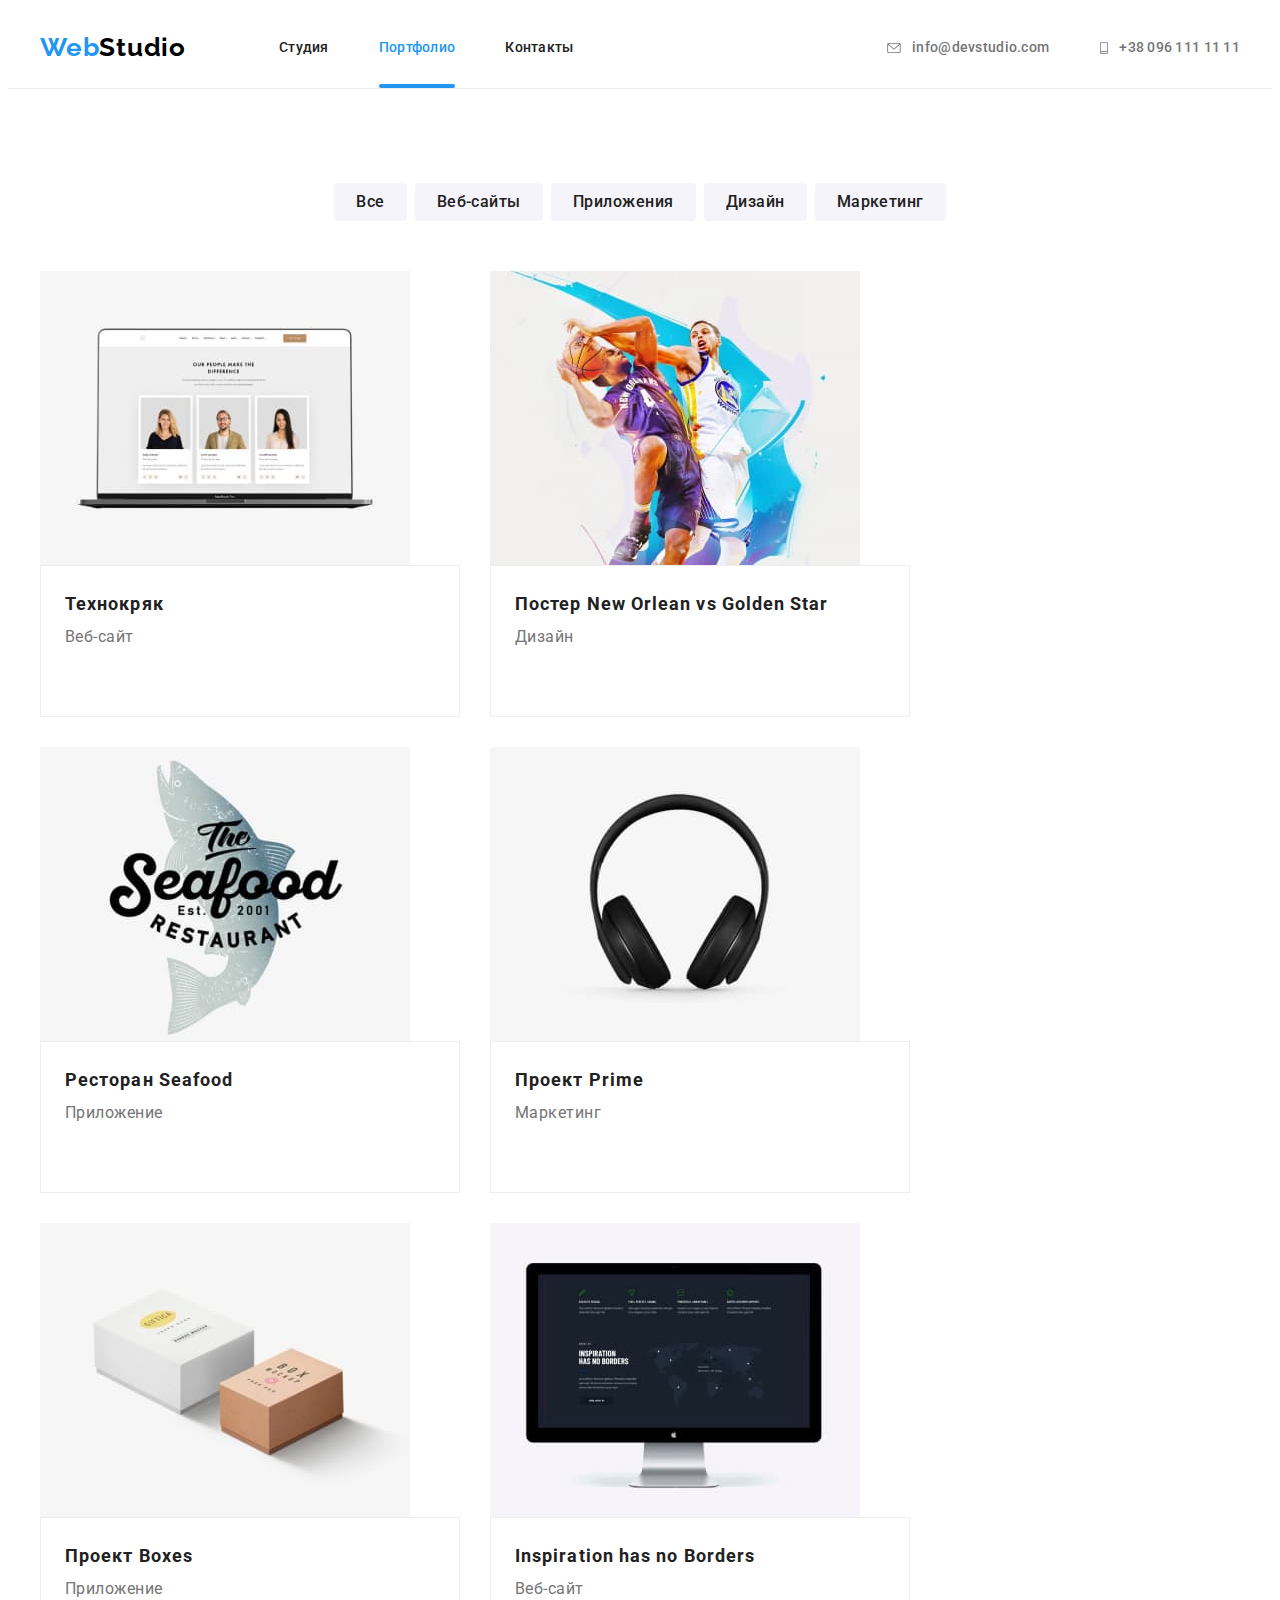
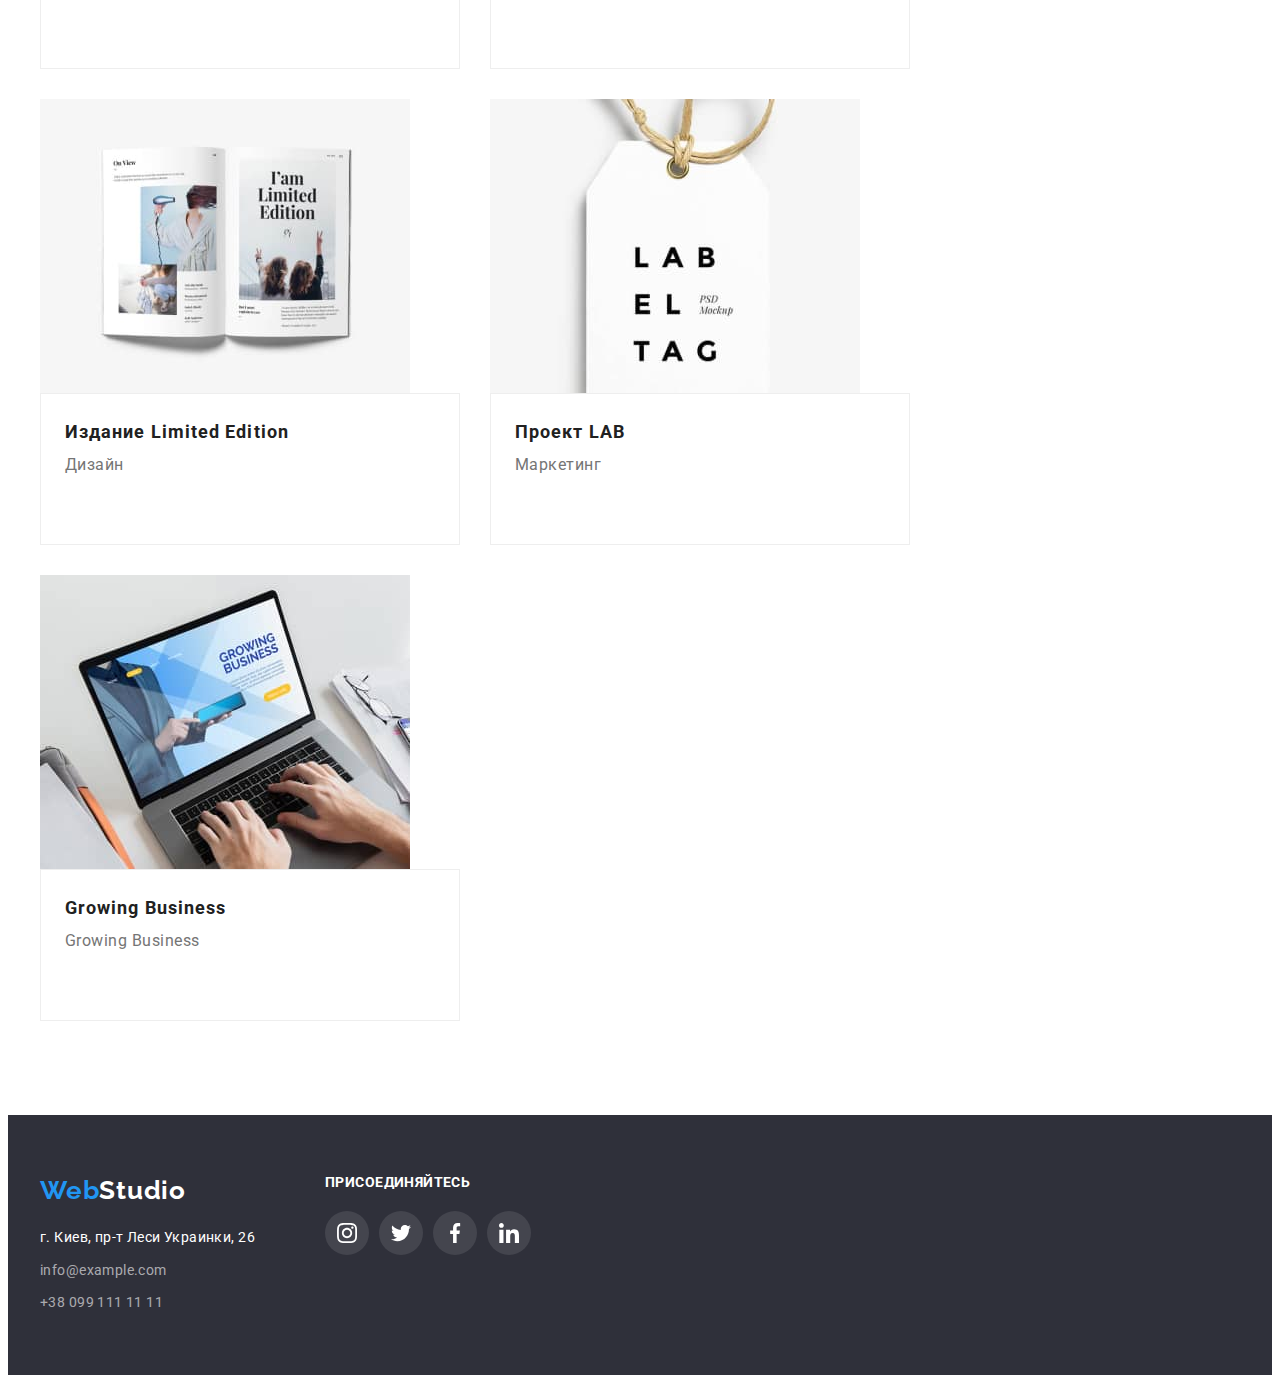
==== portfolio.html @ e0837fb0 "add hw 6" ====
<!DOCTYPE html>
<html lang="ru">
  <head>
    <meta charset="UTF-8" />
    <meta http-equiv="X-UA-Compatible" content="IE=edge" />
    <meta name="viewport" content="width=he, initial-scale=1.0" />
    <title>Document</title>
    <link rel="preconnect" href="https://fonts.googleapis.com" />
    <link rel="preconnect" href="https://fonts.gstatic.com" crossorigin />
    <link
      href="https://fonts.googleapis.com/css2?family=Raleway:wght@700&family=Roboto:wght@400;500;700;900&display=swap"
      rel="stylesheet"
    />
    <link rel="stylesheet" href="https://cdnjs.cloudflare.com/ajax/libs/modern-normalize/1.1.0/modern-normalize.min.css" integrity="sha512-wpPYUAdjBVSE4KJnH1VR1HeZfpl1ub8YT/NKx4PuQ5NmX2tKuGu6U/JRp5y+Y8XG2tV+wKQpNHVUX03MfMFn9Q==" crossorigin="anonymous" referrerpolicy="no-referrer" />
    <link rel="stylesheet" href="./css/styles.css"/>
  </head>
  <body>
    <header class="portfolio-header">
      <div class="container">
        <div class="page-head">
          <nav class="site-nav">
            <a class="logo" href=""><span class="web">Web</span>Studio</a>
            <ul class="nav-list">
              <li class="item"><a class="link" href="./index.html">Студия</a></li>
              <li class="item">
                <a class="link current" href="portfolio.html"> Портфолио</a>
              </li>
              <li class="item"><a class="link" href="">Контакты</a></li>
            </ul>
          </nav>

         <ul class="contacts">
            <li class="item">
              <a class="link contacts-link" href="mailto:info@devstudio.com">
                <svg class="icon-envelope" width="16px" height="10px">
                  <use href="./images/symbol.svg#icon-envelope"></use>
                </svg>
                info@devstudio.com</a>
            </li>
            <li class="item">
              <a class="link contacts-link" href="tel:+380961111111">
                 <svg class="icon-smartphone">
                  <use href="./images/symbol.svg#icon-smartphone"></use>
                </svg>
                +38 096 111 11 11</a>
            </li>
          </ul>
        </div>
      </div>
    </header>

    <main>
      <section class="section">
        <div class="container">
        <h1 class="progect-title">Примірники проектів</h1>
        <ul class="portfolio-buttons">
          <li class="item"><button class="btn" type="button">Все</button></li>
          <li class="item"><button class="btn" type="button">Веб-сайты</button></li>
          <li class="item"><button class="btn" type="button">Приложения</button></li>
          <li class="item"><button class="btn" type="button">Дизайн</button></li>
          <li class="item"><button class="btn" type="button">Маркетинг</button></li>
        </ul>

        <ul class="progects">
          <li class="item">
            <a href="" class="projects-link">
              <div class="project-thumb">
              <img src="./images/laptop.jpg" alt="Технокряк" width="370" />
              
              <div class="project-description">
                <p class="">Ресурс предлагает комплексные предложения с разным уровнем функционала и сервисов. Все это позволит посетителю получить исчерпывающие сведения о компании или частном лице.</p>
              </div>
            </div>
           <div class="group-item">
            <h2 class="progect">Технокряк</h2>
            <p class="progect-name">Веб-сайт</p>
            </div>
            </a>
          </li>
          <li class="item">
            <a href="" class="projects-link">
              <div class="project-thumb">
              <img
                src="./images/people.jpg"
                alt="Постер New Orlean vs Golden Star"
                width="370"
              />
               <div class="project-description">
                <p class="">Ресурс предлагает комплексные предложения с разным уровнем функционала и сервисов. Все это позволит посетителю получить исчерпывающие сведения о компании или частном лице.</p>
              </div>
            </div>
             <div class="group-item">
            <h2 class="progect">Постер New Orlean vs Golden Star</h2>
            <p class="progect-name">Дизайн</p>
            </div>
            </a>
          </li>
          <li class="item">
            <a href="" class="projects-link">
              <div class="project-thumb">
              <img
                src="./images/seafood.jpg"
                alt="Ресторан Seafood"
                width="370"
              />
               <div class="project-description">
                <p class="">Ресурс предлагает комплексные предложения с разным уровнем функционала и сервисов. Все это позволит посетителю получить исчерпывающие сведения о компании или частном лице.</p>
              </div>
            </div>
             <div class="group-item">
            <h2 class="progect">Ресторан Seafood</h2>
            <p class="progect-name">Приложение</p>
            </div>
            </a>
          </li>
          <li class="item">
            <a href="" class="projrcts-link">
              <div class="project-thumb">
              <img
                src="./images/headphones.jpg"
                alt="Проект Prime"
                width="370"
              />
               <div class="project-description">
                <p class="">Ресурс предлагает комплексные предложения с разным уровнем функционала и сервисов. Все это позволит посетителю получить исчерпывающие сведения о компании или частном лице.</p>
              </div>
            </div>
             <div class="group-item">
            <h2 class="progect">Проект Prime</h2>
            <p class="progect-name">Маркетинг</p>
            </div>
            </a>
          </li>
          <li class="item">
           <a href="" class="projects-link">
              <div class="project-thumb">
             <img src="./images/boxes.jpg" alt="Проект Boxes" width="370" />
            <div class="project-description">
                <p class="">Ресурс предлагает комплексные предложения с разным уровнем функционала и сервисов. Все это позволит посетителю получить исчерпывающие сведения о компании или частном лице.</p>
              </div>
            </div>
              <div class="group-item">
                <h2 class="progect">Проект Boxes</h2>
            <p class="progect-name">Приложение</p>
            </div>
           </a>
          </li>
          <li class="item">
            <a href="" class="progects-link">
              <div class="project-thumb">
              <img
              src="./images/monitor.jpg"
              alt="Веб-сайт Inspiration has no Borders"
              width="370"
              />
              <div class="project-description">
                <p class="">Ресурс предлагает комплексные предложения с разным уровнем функционала и сервисов. Все это позволит посетителю получить исчерпывающие сведения о компании или частном лице.</p>
              </div>
            </div>
             <div class="group-item">
            <h2 class="progect">Inspiration has no Borders</h2>
            <p class="progect-name">Веб-сайт</p>
            </div>
            </a>
          </li>
          <li class="item">
            <a href="" class="projects-link">
              <div class="project-thumb">
              <img
              src="./images/magazine.jpg"
              alt="Издание Limited Edition"
              width="370"
              />
              <div class="project-description">
                <p class="">Ресурс предлагает комплексные предложения с разным уровнем функционала и сервисов. Все это позволит посетителю получить исчерпывающие сведения о компании или частном лице.</p>
              </div>
            </div>
             <div class="group-item">
            <h2 class="progect">Издание Limited Edition</h2>
            <p class="progect-name">Дизайн</p>
            </div>
            </a>
          </li>
          <li class="item">
           <a href="" class="projects-link">
              <div class="project-thumb">
              <img src="./images/tag.jpg" alt="Проект LAB" width="370" />
            <div class="project-description">
                <p class="">Ресурс предлагает комплексные предложения с разным уровнем функционала и сервисов. Все это позволит посетителю получить исчерпывающие сведения о компании или частном лице.</p>
              </div>
            </div>
              <div class="group-item">
                <h2 class="progect">Проект LAB</h2>
                <p class="progect-name">Маркетинг</p>
            </div>
           </a>
          </li>
          <li class="item">
           <a href="" class="projects-link">
              <div class="project-thumb">
              <img
              src="./images/laptophands.jpg"
              alt="Growing Business Growing Business"
              width="370"
              />
              <div class="project-description">
                <p class="">Ресурс предлагает комплексные предложения с разным уровнем функционала и сервисов. Все это позволит посетителю получить исчерпывающие сведения о компании или частном лице.</p>
              </div>
            </div>
             <div class="group-item">
            <h2 class="progect">Growing Business</h2>
            <p class="progect-name">Growing Business</p> 
            </div>
           </a>
          </li>
        </ul>
        </div>
      </section>
    </main>

    <footer class="site-footer">
      <div class="container footer">
        <div class="logo-adress">
          <a class="logo footer" href=""
          ><span class="web">Web</span><span class="studio">Studio</span>
        </a>
        <address>
          <ul class="addres-nav">
            <li class="item">
              <a
                class="link"
                href="https://www.google.com/maps/place/бульвар+Лесі+Українки,+26,+Київ,+02000/@50.4265807,30.5361971,17z/data=!4m13!1m7!3m6!1s0x40d4cf0e033ecbe9:0x57a4dffefec77da0!2z0LHRg9C70YzQstCw0YAg0JvQtdGB0ZYg0KPQutGA0LDRl9C90LrQuCwgMjYsINCa0LjRl9CyLCAwMjAwMA!3b1!8m2!3d50.4265807!4d30.5383858!3m4!1s0x40d4cf0e033ecbe9:0x57a4dffefec77da0!8m2!3d50.4265807!4d30.5383858"
                ><span class="map"> г. Киев, пр-т Леси Украинки, 26</span></a>
            </li>
            <li class="item">
              <a class="link" href="mailto:info@example.com"
                >info@example.com</a>
            </li>
            <li class="item">
              <a class="link" href="tel:+380991111111">+38 099 111 11 11</a>
            </li>
          </ul>
        </address>
      </div>
          <div class="social-box">
            <h2 class="footer-title">присоединяйтесь</h2>
           <ul class="icon-footer-list">
             <li class="social-footer-list">
                <a href="" class="social-link-footer">
                    <svg class="icon-social-footer">
                      <use href="./images/symbol.svg#icon-instagram"></use>
                    </svg>
                  </a>
                  </li>
                   <li class="social-footer-list">
            <a href="" class="social-link-footer">
                    <svg class="icon-social-footer">
                      <use href="./images/symbol.svg#icon-twitter"></use>
                    </svg>
                  </a>
                  </li>
                   <li class="social-footer-list">
            <a href="" class="social-link-footer">
                    <svg class="icon-social-footer">
                      <use href="./images/symbol.svg#icon-facebook"></use>
                    </svg>
                  </a>
                  </li>
                   <li class="social-footer-list">
            <a href="" class="social-link-footer">
                    <svg class="icon-social-footer">
                      <use href="./images/symbol.svg#icon-linkedin"></use>
                    </svg>
                  </a>
             </li>
           </ul>
          </div>
      </div>
    </footer>
  </body>
</html>
---- css/styles.css ----
/* main colors 

background: #FFFFFF;- основний колір фону
background: #F5F4FA; - додатковий колір фону
background: #2F303A; - accent колір фону
color: #212121; - key color of text
background: #2196F3; - hover color
background: #FFFFFF; - third-class text color
background:  #757575; - secondary text color
*/

:root {
  --primary-text-color: #212121;
  --secondary-text-color: #757575;
  --primary-bgc-color: #ffffff;
  --accent-color: #2196f3;
  --accent-bg-color: #2f303a;
  --third-class-text-color: #ffffff;
  --secondary-bgc: #f5f4fa;
  --social-link-color: #afb1b8;
}

body {
  background-color: var(--primary-bgc-color);
  color: #212121;

  font-family: "Roboto", sans-serif;
  font-style: normal;
}

.container {
  margin-left: auto;
  margin-right: auto;
  width: 1200px;
  padding-left: 15px;
  padding-right: 15px;
}

/* HEADER */

.portfolio-header {
  border-bottom: 1px solid #ececec;
}

.page-head,
.site-nav {
  display: flex;
  align-items: center;
}

.logo {
  color: #000000;

  font-family: "Raleway";
  font-weight: 700;
  font-size: 26px;
  line-height: 1.2;
  letter-spacing: 0.03em;

  text-decoration: none;
}

.web {
  color: var(--accent-color);
}

.studio {
  color: var(--third-class-text-color);
}

ul {
  list-style: none;
  margin-top: 0;
  margin-bottom: 0;
  padding: 0;
}
.nav-list {
  display: flex;
  margin-left: 93px;
}

.nav-list,
.contacts {
  font-weight: 500;
  font-size: 14px;
  line-height: 1.14;
  letter-spacing: 0.02em;
}

.nav-list .link {
  display: block;
  padding-top: 32px;
  padding-bottom: 32px;
  color: var(--primary-text-color);
  text-decoration: none;
}

.nav-list .item:not(:last-child) {
  margin-right: 50px;
}

.nav-list .link.current {
  position: relative;
  color: var(--accent-color);
}

.nav-list .link.current::after {
  position: absolute;
  bottom: 0;
  left: 0;
  width: 100%;
  height: 4px;

  display: block;
  content: "";
  background-color: var(--accent-color);
  border-radius: 2px;
}

.contacts {
  display: flex;
  margin-left: auto;
  align-items: center;
}

.contacts .item + .item {
  margin-left: 50px;
}

.contacts-link {
  display: flex;
  align-items: center;

  padding-top: 32px;
  padding-bottom: 32px;

  color: var(--secondary-text-color);
  text-decoration: none;

  transition: color 250ms cubic-bezier(0.4, 0, 0.2, 1);
}

.link {
  transition: color 250ms cubic-bezier(0.4, 0, 0.2, 1);
}

.link:hover,
.link:focus {
  color: var(--accent-color);
}

.icon-envelope {
  width: 100%;
  height: 100%;
  margin-right: 10px;
  fill: currentColor;
}

.icon-smartphone {
  width: 10px;
  height: 12px;
  padding: 0;
  margin-right: 10px;
  fill: currentColor;
}

.contacts-link:hover .icon-envelope,
.contacts-link:focus .icon-envelope {
  color: currentColor;
}
/* HERO SECTION */

.hero {
  background-image: linear-gradient(
      to right,
      rgba(47, 48, 58, 0.4),
      rgba(47, 48, 58, 0.4)
    ),
    url(../images/bgimage.png);
  background-color: var(--accent-bg-color);

  background-repeat: no-repeat;
  background-size: 1600px;
  background-position: 50% 50%;

  padding: 200px 0px;
  text-align: center;
}

.button {
  display: inline-block;
  background-color: var(--accent-color);
  color: var(--third-class-text-color);

  font-family: inherit;
  font-weight: 700;
  font-size: 16px;
  line-height: 1.9;

  text-align: center;
  letter-spacing: 0.06em;

  border-radius: 4px;
  min-width: 200px;
  padding: 10px 32px;

  cursor: pointer;
  border: transparent;

  transition: background-color 250ms cubic-bezier(0.4, 0, 0.2, 1);
}

.button:hover,
.button:focus {
  background-color: #188ce8;
}

h1 {
  color: var(--third-class-text-color);

  width: 696px;
  font-weight: 900;
  font-size: 44px;
  line-height: 1.37;

  letter-spacing: 0.06em;
  text-transform: uppercase;

  margin-top: 0;
  margin-bottom: 30px;
  margin-left: auto;
  margin-right: auto;
}

/* uniq-section */

.uniq-list {
  display: flex;
}

.uniq-bg {
  width: 270px;
  height: 120px;
  background-color: var(--secondary-bgc);
  margin-bottom: 30px;
}

h3.uniqenes {
  margin-top: 0;
  margin-bottom: 10px;
}

p.uniqenes-line {
  margin-top: 0;
  margin-bottom: 0;
}

.uniqenes {
  font-weight: 700;
  font-size: 14px;
  line-height: 1.1;
  letter-spacing: 0.03em;
  text-transform: uppercase;
}

.uniqenes-line {
  color: var(--secondary-text-color);

  font-size: 14px;
  line-height: 1.7;
  letter-spacing: 0.03em;
}

h2 {
  font-weight: 700;
  font-size: 36px;
  line-height: 42px;
  text-align: center;
  letter-spacing: 0.03em;

  margin-top: 0;
  margin-bottom: 50px;
}

.icon-uniq {
  width: 70px;
  height: 70px;
  margin: 25px 102.34px;
}

.uniq {
  position: absolute;
  width: 1px;
  height: 1px;
  margin: -1px;
  border: 0;
  padding: 0;
  white-space: nowrap;
  clip-path: inset(100%);
  clip: rect(0 0 0 0);
  overflow: hidden;
}

.section {
  padding-top: 94px;
  padding-bottom: 94px;
}

.uniq-list .item {
  width: 270px;
}

.uniq-list .item:not(:last-child) {
  margin-right: 30px;
}

/* WHAT WE DO SECTION */

.we-do {
  padding-bottom: 94px;
}

.do-list {
  display: flex;
}

.do-list .item:not(:last-child) {
  margin-right: 30px;
}

.do-list-overlay {
  position: relative;
  height: 294px;
}

.overlay-one {
  position: absolute;
  bottom: 0;
  left: 0;

  width: 100%;
  min-height: 70px;

  background-color: rgba(47, 48, 58, 0.8);
  padding-top: 27px;
}

.we-do-text {
  font-weight: 700;
  font-size: 14px;
  line-height: 1.14;
  text-align: center;
  letter-spacing: 0.03em;
  text-transform: uppercase;

  margin: 0;
  color: var(--third-class-text-color);
}

/* TEAM */

.team {
  background-color: var(--secondary-bgc);
}

.team-list {
  display: flex;
  text-align: center;
}

.team-item:not(:last-child) {
  margin-right: 30px;
}

.names {
  font-weight: 500;
  font-size: 16px;
  line-height: 1.2;
  letter-spacing: 0.03em;

  margin-top: 0;
  margin-bottom: 10px;
}

.prof {
  color: var(--secondary-text-color);

  font-size: 16px;
  line-height: 1.2;
  letter-spacing: 0.03em;

  margin-top: 0;
  margin-bottom: 0;
}

.team-card {
  background-color: var(--primary-bgc-color);
  width: 270px;
  padding-top: 30px;
  padding-bottom: 30px;
}

.team-item {
  box-shadow: 0px 1px 3px rgba(0, 0, 0, 0.12), 0px 1px 1px rgba(0, 0, 0, 0.14),
    0px 2px 1px rgba(0, 0, 0, 0.2);
  border-radius: 0px 0px 4px 4px;
}

.team-item img {
  display: block;
  max-width: 100%;
  height: auto;
}

.social-media {
  display: flex;
  justify-content: center;
  align-items: center;
}

.social-link {
  color: var(--social-link-color);
  margin-top: 16px;
  width: 44px;
  height: 44px;
  border-radius: 50%;

  transition: color 250ms cubic-bezier(0.4, 0, 0.2, 1),
    background-color 250ms cubic-bezier(0.4, 0, 0.2, 1);
}

.social-link + .social-link {
  margin-left: 10px;
}

.social-link:hover,
.social-link:focus {
  color: var(--third-class-text-color);
  background-color: var(--accent-color);
}

.icon-social {
  width: 20px;
  height: 20px;
  fill: currentColor;
  margin: 12px;
}

.social-link:hover .icon-social,
.social-link:focus .icon-social {
  fill: currentColor;
}

.clients-title {
  font-weight: 700;
  font-size: 36px;
  line-height: 1.16;
  text-align: center;
  letter-spacing: 0.03em;
  margin-bottom: 50px;
}

ul.clients-list {
  display: flex;
  list-style: none;
  justify-content: space-between;
}

.clients-link {
  color: var(--social-link-color);
  display: flex;
  border: 1px solid var(--social-link-color);
  width: 170px;
  height: 92px;

  transition: color 250ms cubic-bezier(0.4, 0, 0.2, 1),
    border 250ms cubic-bezier(0.4, 0, 0.2, 1);
}

.icon-clients {
  width: 170px;
  height: 92px;
  fill: currentColor;

  transition: color 250ms cubic-bezier(0.4, 0, 0.2, 1);
}

.clients-link:hover,
.clients-link:focus {
  border: 1px solid var(--accent-color);
}

.clients-link:hover .icon-clients,
.clients-link:focus .icon-clients {
  color: var(--accent-color);
}
/* PORTFOLIO */

ul {
  list-style: none;
}

.progects-link {
  text-decoration: none;
  color: inherit;
}

.our-progects {
  padding-top: 94px;
  padding-bottom: 94px;
}

h1.progect-title {
  position: absolute;
  width: 1px;
  height: 1px;
  margin: -1px;
  border: 0;
  padding: 0;
  white-space: nowrap;
  clip-path: inset(100%);
  clip: rect(0 0 0 0);
  overflow: hidden;
}

.portfolio-buttons {
  display: flex;
  justify-content: center;
  margin-bottom: 50px;
}

.portfolio-buttons .item:not(:last-child) {
  margin-right: 8px;
}

.btn {
  background-color: var(--secondary-bgc);
  color: var(--primary-text-color);

  font-family: inherit;
  font-weight: 500;
  font-size: 16px;
  line-height: 1.6;
  text-align: center;
  letter-spacing: 0.03em;

  border-radius: 4px;
  border: transparent;

  padding: 6px 22px;

  cursor: pointer;

  transition: color 250ms cubic-bezier(0.4, 0, 0.2, 1),
    background-color 250ms cubic-bezier(0.4, 0, 0.2, 1),
    box-shadow 250ms cubic-bezier(0.4, 0, 0.2, 1);
}

.btn:hover,
.btn:focus {
  background-color: var(--accent-color);
  color: var(--third-class-text-color);
  box-shadow: 0px 3px 1px rgba(0, 0, 0, 0.1), 0px 1px 2px rgba(0, 0, 0, 0.08),
    0px 2px 2px rgba(0, 0, 0, 0.12);
}

.progects {
  margin: 0;
  padding: 0;

  display: flex;
  flex-wrap: wrap;

  margin-left: -30px;
  margin-bottom: -30px;
}

.progects > .item {
  flex-basis: calc(100% / 3 - 30px);

  margin-left: 30px;
  margin-bottom: 30px;

  transition: box-shadow 250ms cubic-bezier(0.4, 0, 0.2, 1);
}

.progects > .item:hover,
.progects > .item:focus {
  box-shadow: 0px 1px 1px rgba(0, 0, 0, 0.12), 0px 4px 4px rgba(0, 0, 0, 0.06),
    1px 4px 6px rgba(0, 0, 0, 0.16);
}

.progects > .item:hover .project-thumb::before,
.progects > .item:focus .project-thumb::before {
  transform: translateX(0);
}

.progect {
  font-weight: 700;
  font-size: 18px;
  line-height: 2;
  letter-spacing: 0.06em;

  margin: 0px 0px;
  width: 370px;
}

.progect-name {
  color: var(--secondary-text-color);

  font-size: 16px;
  line-height: 1.9;
  letter-spacing: 0.03em;

  margin: 0px 0px;
  width: 370px;
}

.group-item {
  background-color: var(--primary-bgc-color);
  padding: 20px 24px;
  width: 370px;
  height: 110px;
  border: 1px solid #eeeeee;
  margin-right: 0;
}
.progects img {
  display: block;
  height: auto;
}
h2.progect {
  display: inline-block;
  max-width: 322px;
  text-align: left;
  color: var(--primary-text-color);
}

p.progect-name {
  display: inline-block;
  max-width: 322px;
}

.project-thumb {
  position: relative;
  overflow: hidden;
}

.project-thumb::before {
  position: absolute;
  content: "";
  display: inline-block;
  background-color: rgba(33, 150, 243, 0.9);

  top: 0;
  left: 0;
  width: 100%;
  height: 100%;
  opacity: 1;

  transition: opacity 250ms cubic-bezier(0.4, 0, 0.2, 1);

  transform: translateY(100%);
  transition: transform 250ms cubic-bezier(0.4, 0, 0.2, 1);
}

.project-description {
  position: absolute;
  top: 0;
  left: 0;

  padding: 63px 24px;

  opacity: 0;

  transition: opacity 250ms cubic-bezier(0.4, 0, 0.2, 1);
}

.project-description p {
  margin: 0;

  font-size: 18px;
  line-height: 1.55;
  letter-spacing: 0.03em;

  color: var(--third-class-text-color);
}

.progects > .item:hover .project-thumb::before,
.progects > .item:hover .project-description {
  opacity: 1;
}

.progects > .item:focus .project-thumb::before,
.progects > .item:focus .project-description {
  opacity: 1;
}

/*  Footer */

.site-footer {
  background-color: var(--accent-bg-color);
  padding-top: 60px;
  padding-bottom: 60px;
}

.logo.footer {
  display: block;
  margin-bottom: 20px;
}

.addres-nav .item + .item {
  margin-top: 9px;
}

.addres-nav .link {
  color: rgba(255, 255, 255, 0.6);

  font-style: normal;
  font-size: 14px;
  line-height: 1.7;
  letter-spacing: 0.03em;
  text-decoration: none;

  transition: color 250ms cubic-bezier(0.4, 0, 0.2, 1);
}

.addres-nav .link:hover,
.addres-nav .link:focus {
  color: var(--accent-color);
}

.map {
  color: var(--third-class-text-color);

  transition: color 250ms cubic-bezier(0.4, 0, 0.2, 1);
}
.map:hover,
.map:focus {
  color: var(--accent-color);
}

.footer {
  display: flex;
}

.logo-adress {
  margin-right: 70px;
}

.footer-title {
  font-weight: 700;
  font-size: 14px;
  line-height: 1.14;
  letter-spacing: 0.03em;
  text-transform: uppercase;
  color: var(--third-class-text-color);
  margin-bottom: 20px;
  text-align: left;
}

.icon-footer-list {
  display: flex;
}

.social-link-footer {
  display: inline-block;
  width: 44px;
  height: 44px;
  color: var(--third-class-text-color);
  background-color: rgba(255, 255, 255, 0.1);
  border-radius: 50%;

  transition: background-color 250ms cubic-bezier(0.4, 0, 0.2, 1);
}

.social-footer-list + .social-footer-list {
  margin-left: 10px;
}

.icon-social-footer {
  width: 20px;
  height: 20px;
  fill: currentColor;
  margin: 12px;
}

.social-link-footer:hover,
.social-link-footer:focus {
  background-color: var(--accent-color);
}

.backdrop {
  position: fixed;
  top: 0;
  left: 0;
  width: 100%;
  height: 100%;
  background-color: rgba(0, 0, 0, 0.2);

  transition: opacity 250ms linear;
}

.backdrop.is-hidden {
  opacity: 0;
  pointer-events: none;
  visibility: hidden;
}

.modal {
  position: absolute;
  top: 50%;
  left: 50%;
  transform: translate(-50%, -50%);

  min-height: 581px;
  width: 528px;
  background-color: var(--primary-bgc-color);
}

.modal-btn {
  position: absolute;

  top: 8px;
  right: 21px;
  padding: 0;

  display: inline-block;
  width: 30px;
  height: 30px;
  border-radius: 50%;
  cursor: pointer;

  background-color: var(--primary-bgc-color);
  border: 1px solid rgba(0, 0, 0, 0.1);
}

.modal-btn svg {
  position: absolute;
  top: 50%;
  left: 50%;
  transform: translate(-50%, -50%);
}
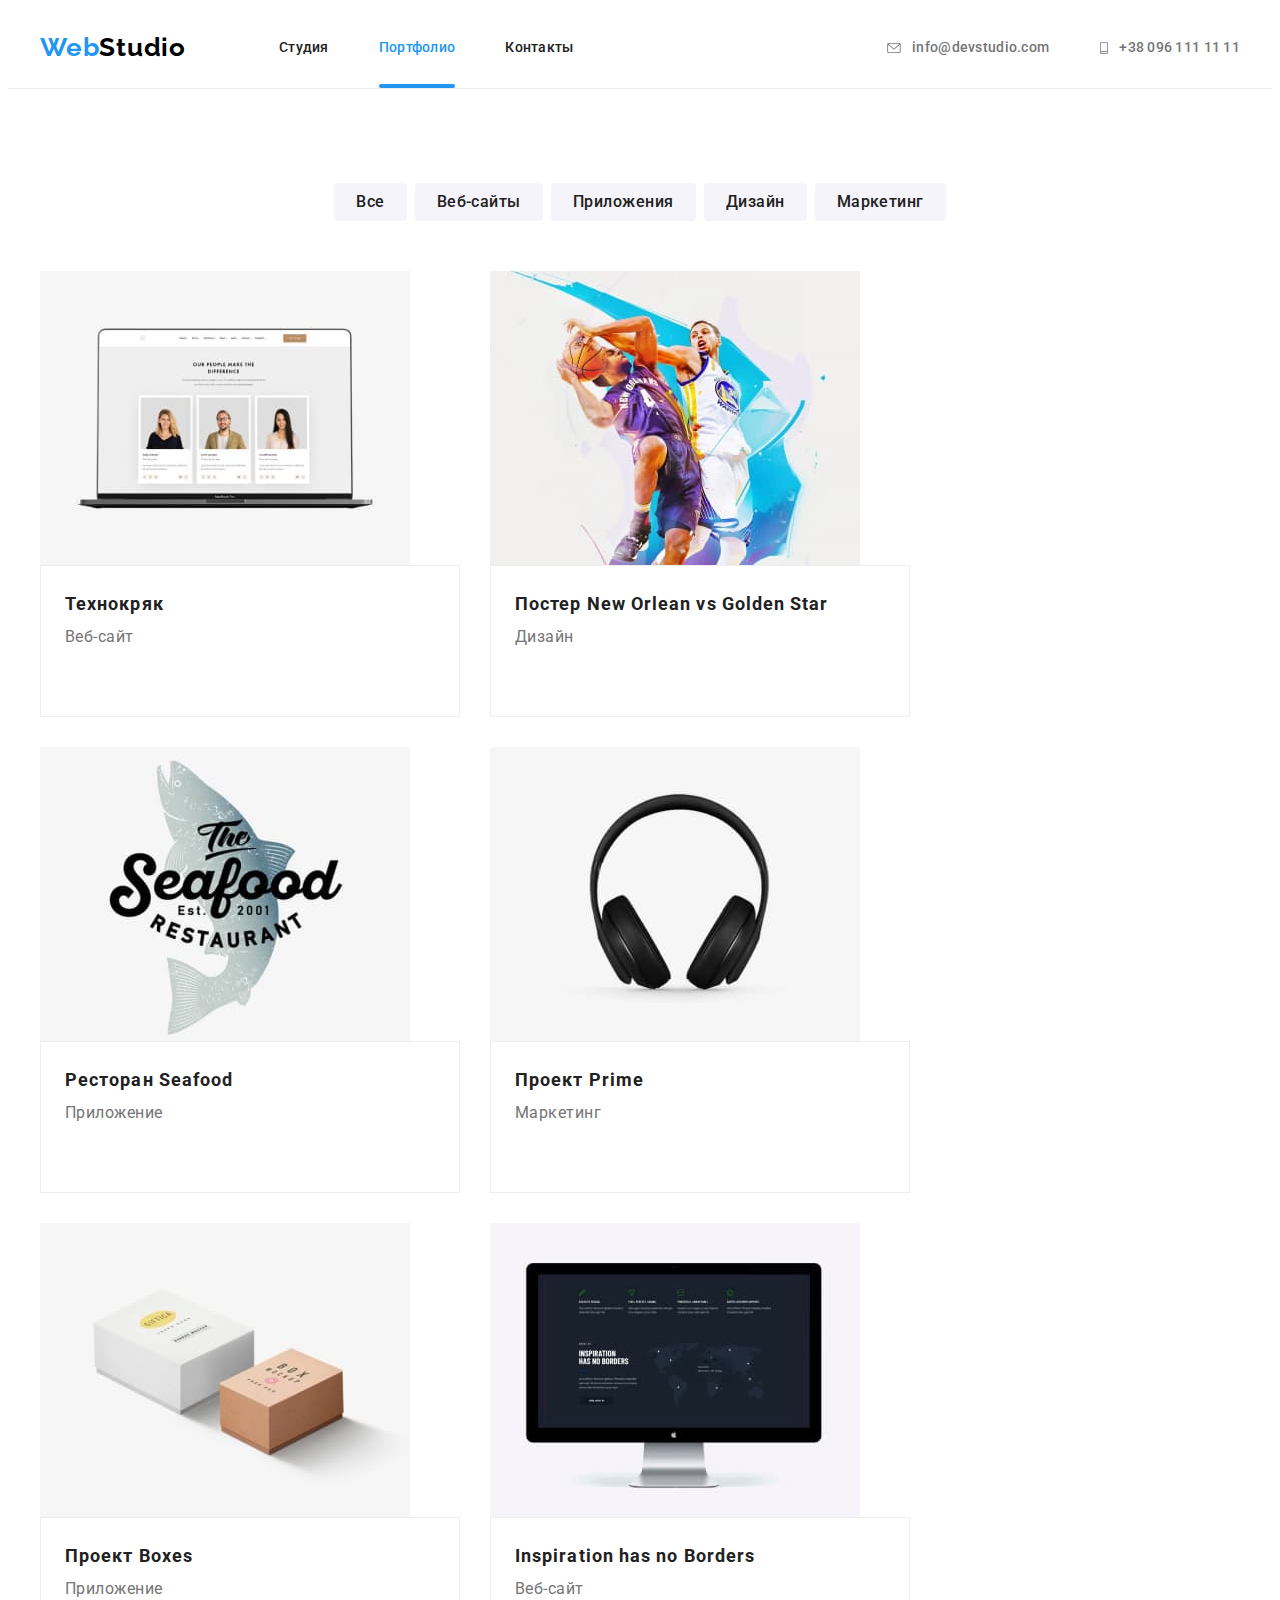
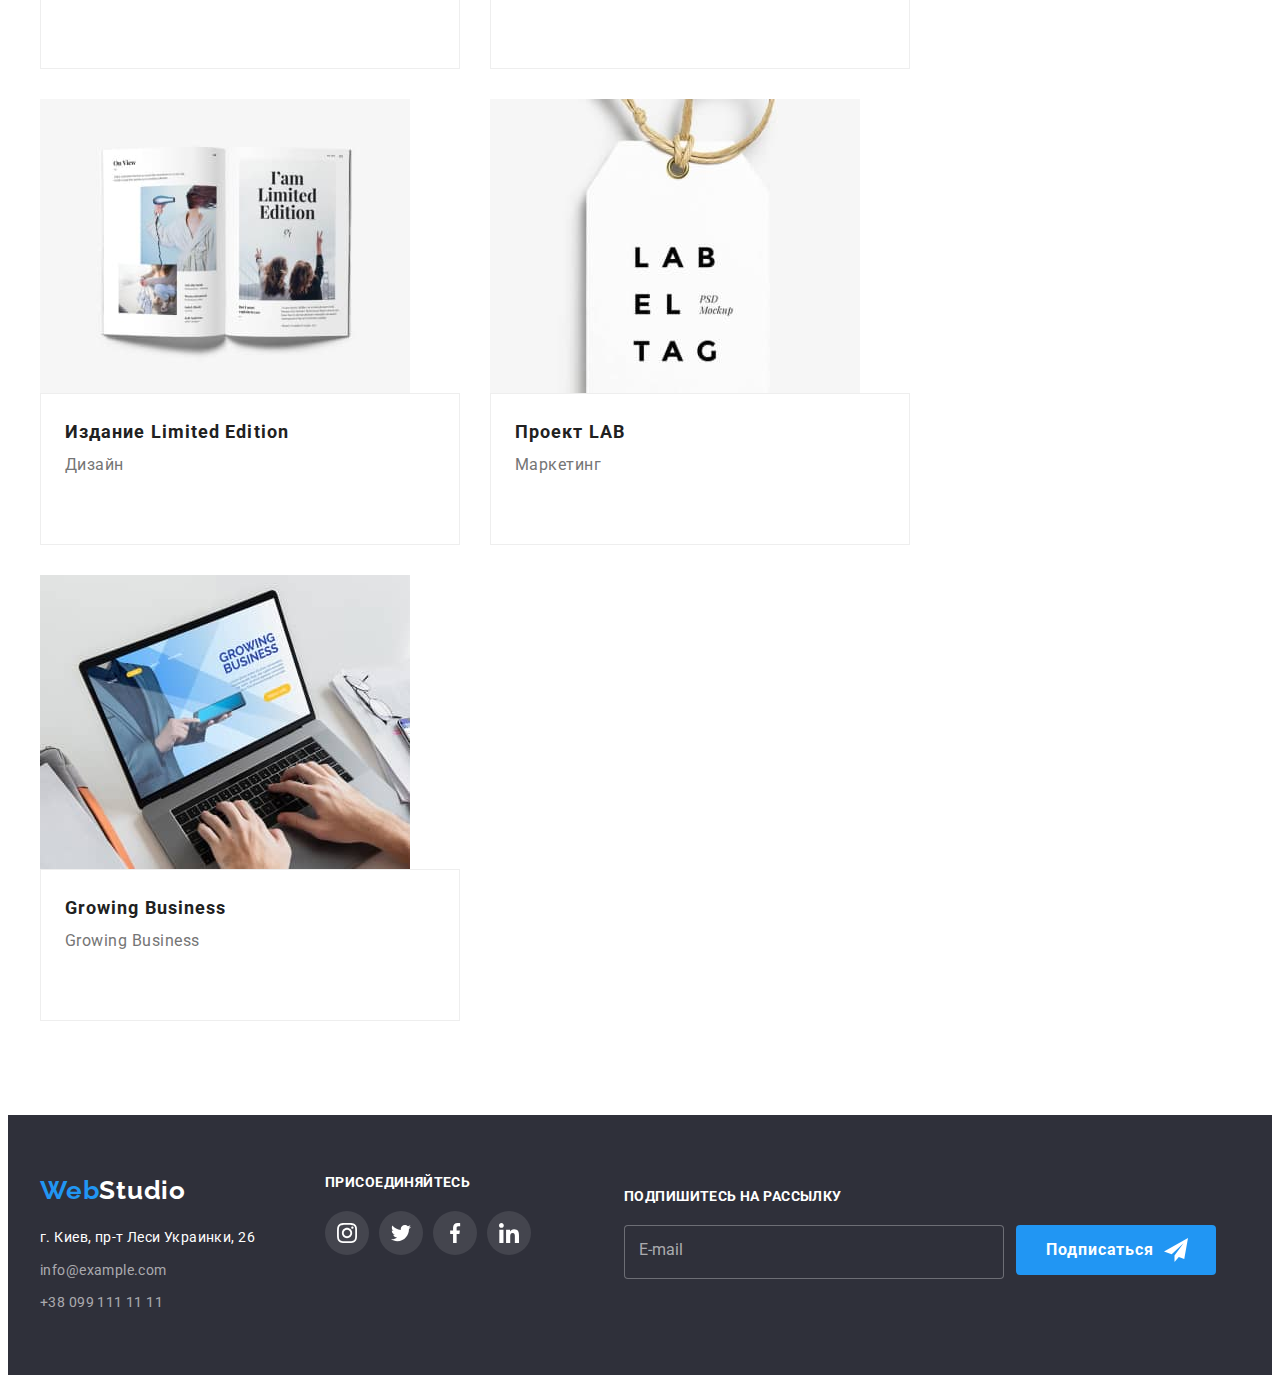
==== commit 8c9ed28b: "add forms" ====
--- a/portfolio.html
+++ b/portfolio.html
@@ -11,8 +11,14 @@
       href="https://fonts.googleapis.com/css2?family=Raleway:wght@700&family=Roboto:wght@400;500;700;900&display=swap"
       rel="stylesheet"
     />
-    <link rel="stylesheet" href="https://cdnjs.cloudflare.com/ajax/libs/modern-normalize/1.1.0/modern-normalize.min.css" integrity="sha512-wpPYUAdjBVSE4KJnH1VR1HeZfpl1ub8YT/NKx4PuQ5NmX2tKuGu6U/JRp5y+Y8XG2tV+wKQpNHVUX03MfMFn9Q==" crossorigin="anonymous" referrerpolicy="no-referrer" />
-    <link rel="stylesheet" href="./css/styles.css"/>
+    <link
+      rel="stylesheet"
+      href="https://cdnjs.cloudflare.com/ajax/libs/modern-normalize/1.1.0/modern-normalize.min.css"
+      integrity="sha512-wpPYUAdjBVSE4KJnH1VR1HeZfpl1ub8YT/NKx4PuQ5NmX2tKuGu6U/JRp5y+Y8XG2tV+wKQpNHVUX03MfMFn9Q=="
+      crossorigin="anonymous"
+      referrerpolicy="no-referrer"
+    />
+    <link rel="stylesheet" href="./css/styles.css" />
   </head>
   <body>
     <header class="portfolio-header">
@@ -21,7 +27,9 @@
           <nav class="site-nav">
             <a class="logo" href=""><span class="web">Web</span>Studio</a>
             <ul class="nav-list">
-              <li class="item"><a class="link" href="./index.html">Студия</a></li>
+              <li class="item">
+                <a class="link" href="./index.html">Студия</a>
+              </li>
               <li class="item">
                 <a class="link current" href="portfolio.html"> Портфолио</a>
               </li>
@@ -29,20 +37,22 @@
             </ul>
           </nav>
 
-         <ul class="contacts">
+          <ul class="contacts">
             <li class="item">
               <a class="link contacts-link" href="mailto:info@devstudio.com">
                 <svg class="icon-envelope" width="16px" height="10px">
                   <use href="./images/symbol.svg#icon-envelope"></use>
                 </svg>
-                info@devstudio.com</a>
+                info@devstudio.com</a
+              >
             </li>
             <li class="item">
               <a class="link contacts-link" href="tel:+380961111111">
-                 <svg class="icon-smartphone">
+                <svg class="icon-smartphone">
                   <use href="./images/symbol.svg#icon-smartphone"></use>
                 </svg>
-                +38 096 111 11 11</a>
+                +38 096 111 11 11</a
+              >
             </li>
           </ul>
         </div>
@@ -52,168 +62,225 @@
     <main>
       <section class="section">
         <div class="container">
-        <h1 class="progect-title">Примірники проектів</h1>
-        <ul class="portfolio-buttons">
-          <li class="item"><button class="btn" type="button">Все</button></li>
-          <li class="item"><button class="btn" type="button">Веб-сайты</button></li>
-          <li class="item"><button class="btn" type="button">Приложения</button></li>
-          <li class="item"><button class="btn" type="button">Дизайн</button></li>
-          <li class="item"><button class="btn" type="button">Маркетинг</button></li>
-        </ul>
-
-        <ul class="progects">
-          <li class="item">
-            <a href="" class="projects-link">
-              <div class="project-thumb">
-              <img src="./images/laptop.jpg" alt="Технокряк" width="370" />
-              
-              <div class="project-description">
-                <p class="">Ресурс предлагает комплексные предложения с разным уровнем функционала и сервисов. Все это позволит посетителю получить исчерпывающие сведения о компании или частном лице.</p>
-              </div>
-            </div>
-           <div class="group-item">
-            <h2 class="progect">Технокряк</h2>
-            <p class="progect-name">Веб-сайт</p>
-            </div>
-            </a>
-          </li>
-          <li class="item">
-            <a href="" class="projects-link">
-              <div class="project-thumb">
-              <img
-                src="./images/people.jpg"
-                alt="Постер New Orlean vs Golden Star"
-                width="370"
-              />
-               <div class="project-description">
-                <p class="">Ресурс предлагает комплексные предложения с разным уровнем функционала и сервисов. Все это позволит посетителю получить исчерпывающие сведения о компании или частном лице.</p>
-              </div>
-            </div>
-             <div class="group-item">
-            <h2 class="progect">Постер New Orlean vs Golden Star</h2>
-            <p class="progect-name">Дизайн</p>
-            </div>
-            </a>
-          </li>
-          <li class="item">
-            <a href="" class="projects-link">
-              <div class="project-thumb">
-              <img
-                src="./images/seafood.jpg"
-                alt="Ресторан Seafood"
-                width="370"
-              />
-               <div class="project-description">
-                <p class="">Ресурс предлагает комплексные предложения с разным уровнем функционала и сервисов. Все это позволит посетителю получить исчерпывающие сведения о компании или частном лице.</p>
-              </div>
-            </div>
-             <div class="group-item">
-            <h2 class="progect">Ресторан Seafood</h2>
-            <p class="progect-name">Приложение</p>
-            </div>
-            </a>
-          </li>
-          <li class="item">
-            <a href="" class="projrcts-link">
-              <div class="project-thumb">
-              <img
-                src="./images/headphones.jpg"
-                alt="Проект Prime"
-                width="370"
-              />
-               <div class="project-description">
-                <p class="">Ресурс предлагает комплексные предложения с разным уровнем функционала и сервисов. Все это позволит посетителю получить исчерпывающие сведения о компании или частном лице.</p>
-              </div>
-            </div>
-             <div class="group-item">
-            <h2 class="progect">Проект Prime</h2>
-            <p class="progect-name">Маркетинг</p>
-            </div>
-            </a>
-          </li>
-          <li class="item">
-           <a href="" class="projects-link">
-              <div class="project-thumb">
-             <img src="./images/boxes.jpg" alt="Проект Boxes" width="370" />
-            <div class="project-description">
-                <p class="">Ресурс предлагает комплексные предложения с разным уровнем функционала и сервисов. Все это позволит посетителю получить исчерпывающие сведения о компании или частном лице.</p>
-              </div>
-            </div>
-              <div class="group-item">
-                <h2 class="progect">Проект Boxes</h2>
-            <p class="progect-name">Приложение</p>
-            </div>
-           </a>
-          </li>
-          <li class="item">
-            <a href="" class="progects-link">
-              <div class="project-thumb">
-              <img
-              src="./images/monitor.jpg"
-              alt="Веб-сайт Inspiration has no Borders"
-              width="370"
-              />
-              <div class="project-description">
-                <p class="">Ресурс предлагает комплексные предложения с разным уровнем функционала и сервисов. Все это позволит посетителю получить исчерпывающие сведения о компании или частном лице.</p>
-              </div>
-            </div>
-             <div class="group-item">
-            <h2 class="progect">Inspiration has no Borders</h2>
-            <p class="progect-name">Веб-сайт</p>
-            </div>
-            </a>
-          </li>
-          <li class="item">
-            <a href="" class="projects-link">
-              <div class="project-thumb">
-              <img
-              src="./images/magazine.jpg"
-              alt="Издание Limited Edition"
-              width="370"
-              />
-              <div class="project-description">
-                <p class="">Ресурс предлагает комплексные предложения с разным уровнем функционала и сервисов. Все это позволит посетителю получить исчерпывающие сведения о компании или частном лице.</p>
-              </div>
-            </div>
-             <div class="group-item">
-            <h2 class="progect">Издание Limited Edition</h2>
-            <p class="progect-name">Дизайн</p>
-            </div>
-            </a>
-          </li>
-          <li class="item">
-           <a href="" class="projects-link">
-              <div class="project-thumb">
-              <img src="./images/tag.jpg" alt="Проект LAB" width="370" />
-            <div class="project-description">
-                <p class="">Ресурс предлагает комплексные предложения с разным уровнем функционала и сервисов. Все это позволит посетителю получить исчерпывающие сведения о компании или частном лице.</p>
-              </div>
-            </div>
-              <div class="group-item">
-                <h2 class="progect">Проект LAB</h2>
-                <p class="progect-name">Маркетинг</p>
-            </div>
-           </a>
-          </li>
-          <li class="item">
-           <a href="" class="projects-link">
-              <div class="project-thumb">
-              <img
-              src="./images/laptophands.jpg"
-              alt="Growing Business Growing Business"
-              width="370"
-              />
-              <div class="project-description">
-                <p class="">Ресурс предлагает комплексные предложения с разным уровнем функционала и сервисов. Все это позволит посетителю получить исчерпывающие сведения о компании или частном лице.</p>
-              </div>
-            </div>
-             <div class="group-item">
-            <h2 class="progect">Growing Business</h2>
-            <p class="progect-name">Growing Business</p> 
-            </div>
-           </a>
-          </li>
-        </ul>
+          <h1 class="progect-title">Примірники проектів</h1>
+          <ul class="portfolio-buttons">
+            <li class="item"><button class="btn" type="button">Все</button></li>
+            <li class="item">
+              <button class="btn" type="button">Веб-сайты</button>
+            </li>
+            <li class="item">
+              <button class="btn" type="button">Приложения</button>
+            </li>
+            <li class="item">
+              <button class="btn" type="button">Дизайн</button>
+            </li>
+            <li class="item">
+              <button class="btn" type="button">Маркетинг</button>
+            </li>
+          </ul>
+
+          <ul class="progects">
+            <li class="item">
+              <a href="" class="projects-link">
+                <div class="project-thumb">
+                  <img src="./images/laptop.jpg" alt="Технокряк" width="370" />
+
+                  <div class="project-description">
+                    <p class="">
+                      Ресурс предлагает комплексные предложения с разным уровнем
+                      функционала и сервисов. Все это позволит посетителю
+                      получить исчерпывающие сведения о компании или частном
+                      лице.
+                    </p>
+                  </div>
+                </div>
+                <div class="group-item">
+                  <h2 class="progect">Технокряк</h2>
+                  <p class="progect-name">Веб-сайт</p>
+                </div>
+              </a>
+            </li>
+            <li class="item">
+              <a href="" class="projects-link">
+                <div class="project-thumb">
+                  <img
+                    src="./images/people.jpg"
+                    alt="Постер New Orlean vs Golden Star"
+                    width="370"
+                  />
+                  <div class="project-description">
+                    <p class="">
+                      Ресурс предлагает комплексные предложения с разным уровнем
+                      функционала и сервисов. Все это позволит посетителю
+                      получить исчерпывающие сведения о компании или частном
+                      лице.
+                    </p>
+                  </div>
+                </div>
+                <div class="group-item">
+                  <h2 class="progect">Постер New Orlean vs Golden Star</h2>
+                  <p class="progect-name">Дизайн</p>
+                </div>
+              </a>
+            </li>
+            <li class="item">
+              <a href="" class="projects-link">
+                <div class="project-thumb">
+                  <img
+                    src="./images/seafood.jpg"
+                    alt="Ресторан Seafood"
+                    width="370"
+                  />
+                  <div class="project-description">
+                    <p class="">
+                      Ресурс предлагает комплексные предложения с разным уровнем
+                      функционала и сервисов. Все это позволит посетителю
+                      получить исчерпывающие сведения о компании или частном
+                      лице.
+                    </p>
+                  </div>
+                </div>
+                <div class="group-item">
+                  <h2 class="progect">Ресторан Seafood</h2>
+                  <p class="progect-name">Приложение</p>
+                </div>
+              </a>
+            </li>
+            <li class="item">
+              <a href="" class="projrcts-link">
+                <div class="project-thumb">
+                  <img
+                    src="./images/headphones.jpg"
+                    alt="Проект Prime"
+                    width="370"
+                  />
+                  <div class="project-description">
+                    <p class="">
+                      Ресурс предлагает комплексные предложения с разным уровнем
+                      функционала и сервисов. Все это позволит посетителю
+                      получить исчерпывающие сведения о компании или частном
+                      лице.
+                    </p>
+                  </div>
+                </div>
+                <div class="group-item">
+                  <h2 class="progect">Проект Prime</h2>
+                  <p class="progect-name">Маркетинг</p>
+                </div>
+              </a>
+            </li>
+            <li class="item">
+              <a href="" class="projects-link">
+                <div class="project-thumb">
+                  <img
+                    src="./images/boxes.jpg"
+                    alt="Проект Boxes"
+                    width="370"
+                  />
+                  <div class="project-description">
+                    <p class="">
+                      Ресурс предлагает комплексные предложения с разным уровнем
+                      функционала и сервисов. Все это позволит посетителю
+                      получить исчерпывающие сведения о компании или частном
+                      лице.
+                    </p>
+                  </div>
+                </div>
+                <div class="group-item">
+                  <h2 class="progect">Проект Boxes</h2>
+                  <p class="progect-name">Приложение</p>
+                </div>
+              </a>
+            </li>
+            <li class="item">
+              <a href="" class="progects-link">
+                <div class="project-thumb">
+                  <img
+                    src="./images/monitor.jpg"
+                    alt="Веб-сайт Inspiration has no Borders"
+                    width="370"
+                  />
+                  <div class="project-description">
+                    <p class="">
+                      Ресурс предлагает комплексные предложения с разным уровнем
+                      функционала и сервисов. Все это позволит посетителю
+                      получить исчерпывающие сведения о компании или частном
+                      лице.
+                    </p>
+                  </div>
+                </div>
+                <div class="group-item">
+                  <h2 class="progect">Inspiration has no Borders</h2>
+                  <p class="progect-name">Веб-сайт</p>
+                </div>
+              </a>
+            </li>
+            <li class="item">
+              <a href="" class="projects-link">
+                <div class="project-thumb">
+                  <img
+                    src="./images/magazine.jpg"
+                    alt="Издание Limited Edition"
+                    width="370"
+                  />
+                  <div class="project-description">
+                    <p class="">
+                      Ресурс предлагает комплексные предложения с разным уровнем
+                      функционала и сервисов. Все это позволит посетителю
+                      получить исчерпывающие сведения о компании или частном
+                      лице.
+                    </p>
+                  </div>
+                </div>
+                <div class="group-item">
+                  <h2 class="progect">Издание Limited Edition</h2>
+                  <p class="progect-name">Дизайн</p>
+                </div>
+              </a>
+            </li>
+            <li class="item">
+              <a href="" class="projects-link">
+                <div class="project-thumb">
+                  <img src="./images/tag.jpg" alt="Проект LAB" width="370" />
+                  <div class="project-description">
+                    <p class="">
+                      Ресурс предлагает комплексные предложения с разным уровнем
+                      функционала и сервисов. Все это позволит посетителю
+                      получить исчерпывающие сведения о компании или частном
+                      лице.
+                    </p>
+                  </div>
+                </div>
+                <div class="group-item">
+                  <h2 class="progect">Проект LAB</h2>
+                  <p class="progect-name">Маркетинг</p>
+                </div>
+              </a>
+            </li>
+            <li class="item">
+              <a href="" class="projects-link">
+                <div class="project-thumb">
+                  <img
+                    src="./images/laptophands.jpg"
+                    alt="Growing Business Growing Business"
+                    width="370"
+                  />
+                  <div class="project-description">
+                    <p class="">
+                      Ресурс предлагает комплексные предложения с разным уровнем
+                      функционала и сервисов. Все это позволит посетителю
+                      получить исчерпывающие сведения о компании или частном
+                      лице.
+                    </p>
+                  </div>
+                </div>
+                <div class="group-item">
+                  <h2 class="progect">Growing Business</h2>
+                  <p class="progect-name">Growing Business</p>
+                </div>
+              </a>
+            </li>
+          </ul>
         </div>
       </section>
     </main>
@@ -222,60 +289,83 @@
       <div class="container footer">
         <div class="logo-adress">
           <a class="logo footer" href=""
-          ><span class="web">Web</span><span class="studio">Studio</span>
-        </a>
-        <address>
-          <ul class="addres-nav">
-            <li class="item">
-              <a
-                class="link"
-                href="https://www.google.com/maps/place/бульвар+Лесі+Українки,+26,+Київ,+02000/@50.4265807,30.5361971,17z/data=!4m13!1m7!3m6!1s0x40d4cf0e033ecbe9:0x57a4dffefec77da0!2z0LHRg9C70YzQstCw0YAg0JvQtdGB0ZYg0KPQutGA0LDRl9C90LrQuCwgMjYsINCa0LjRl9CyLCAwMjAwMA!3b1!8m2!3d50.4265807!4d30.5383858!3m4!1s0x40d4cf0e033ecbe9:0x57a4dffefec77da0!8m2!3d50.4265807!4d30.5383858"
-                ><span class="map"> г. Киев, пр-т Леси Украинки, 26</span></a>
-            </li>
-            <li class="item">
-              <a class="link" href="mailto:info@example.com"
-                >info@example.com</a>
-            </li>
-            <li class="item">
-              <a class="link" href="tel:+380991111111">+38 099 111 11 11</a>
+            ><span class="web">Web</span><span class="studio">Studio</span>
+          </a>
+          <address>
+            <ul class="addres-nav">
+              <li class="item">
+                <a
+                  class="link"
+                  href="https://www.google.com/maps/place/бульвар+Лесі+Українки,+26,+Київ,+02000/@50.4265807,30.5361971,17z/data=!4m13!1m7!3m6!1s0x40d4cf0e033ecbe9:0x57a4dffefec77da0!2z0LHRg9C70YzQstCw0YAg0JvQtdGB0ZYg0KPQutGA0LDRl9C90LrQuCwgMjYsINCa0LjRl9CyLCAwMjAwMA!3b1!8m2!3d50.4265807!4d30.5383858!3m4!1s0x40d4cf0e033ecbe9:0x57a4dffefec77da0!8m2!3d50.4265807!4d30.5383858"
+                  ><span class="map"> г. Киев, пр-т Леси Украинки, 26</span></a
+                >
+              </li>
+              <li class="item">
+                <a class="link" href="mailto:info@example.com"
+                  >info@example.com</a
+                >
+              </li>
+              <li class="item">
+                <a class="link" href="tel:+380991111111">+38 099 111 11 11</a>
+              </li>
+            </ul>
+          </address>
+        </div>
+        <div class="social-box">
+          <h2 class="footer-title">присоединяйтесь</h2>
+          <ul class="icon-footer-list">
+            <li class="social-footer-list">
+              <a href="" class="social-link-footer">
+                <svg class="icon-social-footer">
+                  <use href="./images/symbol.svg#icon-instagram"></use>
+                </svg>
+              </a>
+            </li>
+            <li class="social-footer-list">
+              <a href="" class="social-link-footer">
+                <svg class="icon-social-footer">
+                  <use href="./images/symbol.svg#icon-twitter"></use>
+                </svg>
+              </a>
+            </li>
+            <li class="social-footer-list">
+              <a href="" class="social-link-footer">
+                <svg class="icon-social-footer">
+                  <use href="./images/symbol.svg#icon-facebook"></use>
+                </svg>
+              </a>
+            </li>
+            <li class="social-footer-list">
+              <a href="" class="social-link-footer">
+                <svg class="icon-social-footer">
+                  <use href="./images/symbol.svg#icon-linkedin"></use>
+                </svg>
+              </a>
             </li>
           </ul>
-        </address>
-      </div>
-          <div class="social-box">
-            <h2 class="footer-title">присоединяйтесь</h2>
-           <ul class="icon-footer-list">
-             <li class="social-footer-list">
-                <a href="" class="social-link-footer">
-                    <svg class="icon-social-footer">
-                      <use href="./images/symbol.svg#icon-instagram"></use>
-                    </svg>
-                  </a>
-                  </li>
-                   <li class="social-footer-list">
-            <a href="" class="social-link-footer">
-                    <svg class="icon-social-footer">
-                      <use href="./images/symbol.svg#icon-twitter"></use>
-                    </svg>
-                  </a>
-                  </li>
-                   <li class="social-footer-list">
-            <a href="" class="social-link-footer">
-                    <svg class="icon-social-footer">
-                      <use href="./images/symbol.svg#icon-facebook"></use>
-                    </svg>
-                  </a>
-                  </li>
-                   <li class="social-footer-list">
-            <a href="" class="social-link-footer">
-                    <svg class="icon-social-footer">
-                      <use href="./images/symbol.svg#icon-linkedin"></use>
-                    </svg>
-                  </a>
-             </li>
-           </ul>
+        </div>
+        <div class="subscribe">
+          <h3 class="footer-title">Подпишитесь на рассылку</h3>
+          <div class="subscribe-form">
+            <form class="email-form" action="">
+              <input
+                class="email-input"
+                type="email"
+                name="email"
+                id="email"
+                autocomplete="off"
+              />
+              <label class="email-label" for="email">E-mail</label>
+            </form>
+            <button type="button" class="subscribe-button button">
+              Подписаться
+              <svg class="subscribe-icon">
+                <use href="./images/symbol.svg#send"></use>
+              </svg>
+            </button>
           </div>
+        </div>
       </div>
     </footer>
   </body>
-</html>+</html>
--- a/css/styles.css
+++ b/css/styles.css
@@ -195,7 +195,7 @@
   font-family: inherit;
   font-weight: 700;
   font-size: 16px;
-  line-height: 1.9;
+  line-height: 1.875;
 
   text-align: center;
   letter-spacing: 0.06em;
@@ -811,32 +811,237 @@
   top: 50%;
   left: 50%;
   transform: translate(-50%, -50%);
-
-  min-height: 581px;
-  width: 528px;
+  padding: 40px;
+
+  max-height: 581px;
+  height: 100%;
+  max-width: 528px;
+  width: 100%;
   background-color: var(--primary-bgc-color);
+
+  overflow-y: auto;
+  overflow-x: hidden;
 }
 
 .modal-btn {
   position: absolute;
 
   top: 8px;
-  right: 21px;
+  right: 8px;
   padding: 0;
 
-  display: inline-block;
+  display: flex;
+
   width: 30px;
   height: 30px;
   border-radius: 50%;
   cursor: pointer;
-
+  color: #000000;
   background-color: var(--primary-bgc-color);
   border: 1px solid rgba(0, 0, 0, 0.1);
 }
 
-.modal-btn svg {
-  position: absolute;
-  top: 50%;
-  left: 50%;
-  transform: translate(-50%, -50%);
-}
+.modal-btn:hover .close-icon {
+  fill: var(--accent-color);
+}
+
+.close-icon {
+  position: absolute;
+  top: 0;
+  left: 0;
+  transform: translate(25%, 35%);
+  width: 18px;
+  height: 18px;
+  fill: currentColor;
+  align-self: center;
+}
+
+.subscribe {
+  margin-left: 93px;
+  width: 570px;
+}
+
+.email-form {
+  position: relative;
+}
+
+.email-label {
+  position: absolute;
+  top: 15px;
+  left: 15px;
+  color: rgba(255, 255, 255, 0.6);
+  font-size: 16px;
+  line-height: 1.25;
+}
+
+.email-input {
+  width: 358px;
+  height: 50px;
+  padding-right: 10px;
+  padding-left: 10px;
+  border: 1px solid rgba(255, 255, 255, 0.3);
+  border-radius: 4px;
+  background-color: var(--accent-bg-color);
+  color: rgba(255, 255, 255, 0.6);
+}
+
+.email-input:focus + .email-label {
+  visibility: hidden;
+}
+
+.subscribe-form {
+  display: flex;
+  flex-direction: row;
+  height: 50px;
+  width: 358px;
+}
+
+.subscribe-button {
+  position: relative;
+  margin-left: 12px;
+  text-align: center;
+  padding-left: 0;
+}
+
+.subscribe-icon {
+  position: absolute;
+  top: 13px;
+  right: 28px;
+  height: 24px;
+  width: 24px;
+}
+
+.form-title {
+  font-weight: 700;
+  font-size: 20px;
+  line-height: 1.15;
+  text-align: center;
+  letter-spacing: 0.03em;
+
+  color: var(--primary-text-color);
+
+  width: 448px;
+  margin-bottom: 30px;
+}
+
+.label-form-modal {
+  position: absolute;
+  top: 0;
+  left: 0;
+  z-index: 2;
+  transform: translateY(-120%);
+  font-size: 12px;
+  line-height: 1.17;
+
+  letter-spacing: 0.01em;
+
+  color: var(--secondary-text-color);
+}
+
+.form-field {
+  position: relative;
+}
+
+.input-modal {
+  border: 1px solid rgba(33, 33, 33, 0.2);
+  border-radius: 4px;
+  width: 100%;
+  height: 40px;
+  margin-bottom: 10px;
+  background-color: var(--primary-bgc-color);
+  color: var(--primary-text-color);
+  padding: 0 10px 0 42px;
+  margin-bottom: 28px;
+
+  transition: border-color 250ms cubic-bezier(0.4, 0, 0.2, 1);
+}
+
+.input-textarea {
+  height: 120px;
+  resize: none;
+  padding: 12px 16px;
+  margin-bottom: 20px;
+}
+
+.input-textarea::placeholder {
+  color: rgba(117, 117, 117, 0.5);
+}
+
+.label-policy {
+  font-size: 14px;
+  line-height: 1.7;
+  letter-spacing: 0.03em;
+  color: var(--secondary-text-color);
+  margin-left: 20px;
+}
+
+.label-policy a {
+  color: var(--accent-color);
+  font-family: inherit;
+}
+
+.modal-form button {
+  display: block;
+  margin: 0 auto;
+  box-shadow: 0px 4px 4px rgba(0, 0, 0, 0.15);
+  text-align: center;
+}
+
+.modal-buttons {
+  position: absolute;
+  top: 11px;
+  left: 12px;
+  display: inline-block;
+  width: 18px;
+  height: 18px;
+  fill: #000000;
+}
+
+.input-modal:focus {
+  outline: none;
+  border-color: var(--accent-color);
+}
+
+.input-modal:focus ~ .modal-buttons {
+  fill: var(--accent-color);
+}
+
+.visually-hidden {
+  position: absolute;
+  width: 1px;
+  height: 1px;
+  margin: -1px;
+  padding: 0;
+  overflow: hidden;
+  border: 0;
+  clip: rect(0 0 0 0);
+}
+
+.checkbox-modal {
+  position: relative;
+  display: flex;
+  align-items: center;
+  margin-left: 8px;
+  margin-bottom: 20px;
+}
+
+.icon {
+  position: absolute;
+  top: 3px;
+  left: 0;
+  display: inline-block;
+  width: 15px;
+  height: 15px;
+  border: 2px solid #212121;
+  border-radius: 2px;
+  transition: background-color 250ms cubic-bezier(0.4, 0, 0.2, 1);
+}
+
+
+.checkbox:checked + .icon {
+  background-color: var(--accent-color);
+  background-image: url(../images/check.svg);
+  background-size: contain;
+  border: var(--accent-color);
+  background-origin: border-box;
+}
